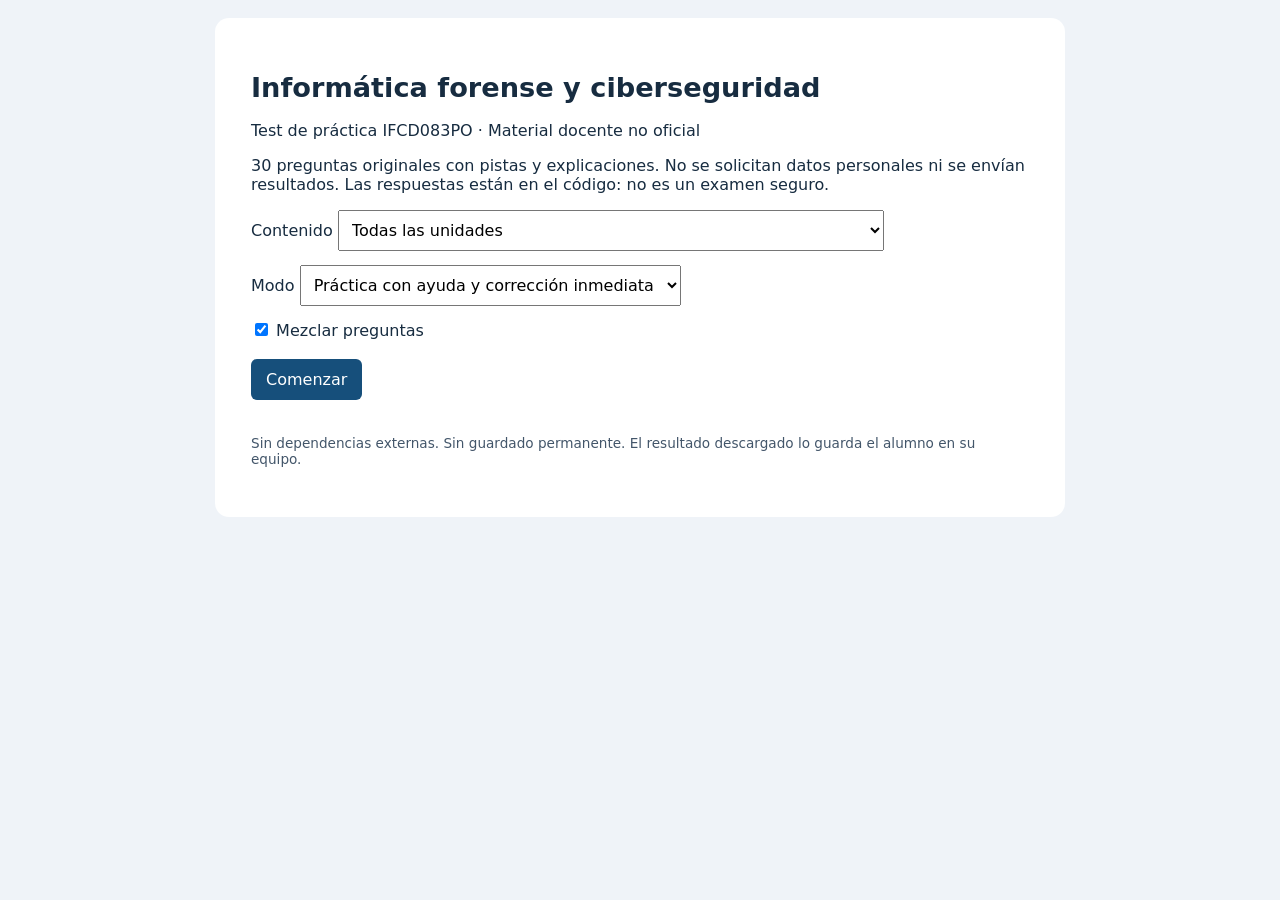
==== index.html @ 527b2528 "Add files via upload" ====
<!doctype html><html lang="es"><meta charset="utf-8"><meta name="viewport" content="width=device-width,initial-scale=1"><title>Repaso IFCD083PO</title><link rel="stylesheet" href="styles.css"><main><h1>Informática forense y ciberseguridad</h1><p>Test de práctica IFCD083PO · Material docente no oficial</p><section id="setup"><p>30 preguntas originales con pistas y explicaciones. No se solicitan datos personales ni se envían resultados. Las respuestas están en el código: no es un examen seguro.</p><label>Contenido <select id="unit"><option value="all">Todas las unidades</option></select></label><label>Modo <select id="mode"><option value="practice">Práctica con ayuda y corrección inmediata</option><option value="exam">Simulacro sin ayuda, corrección al final</option></select></label><label><input type="checkbox" id="shuffle" checked> Mezclar preguntas</label><button id="start">Comenzar</button></section><section id="quiz" hidden><p id="progress"></p><progress id="bar" max="30" value="0" aria-label="Preguntas contestadas"></progress><h2 id="title" tabindex="-1"></h2><fieldset id="options"><legend>Elige una respuesta</legend></fieldset><div class="actions"><button id="hint">Ver pista</button><button id="check">Confirmar respuesta</button><button id="next" hidden>Siguiente</button></div><p id="hintText" hidden></p><p id="feedback" role="status" aria-live="polite"></p></section><section id="result" hidden><h2 tabindex="-1" id="resultTitle">Resultado</h2><p id="score"></p><div class="actions"><button id="retry">Repetir selección</button><button id="errors">Repasar errores</button><button id="home">Cambiar configuración</button><button id="download">Descargar resultado</button></div><h3>Revisión</h3><div id="review"></div></section><footer><p>Sin dependencias externas. Sin guardado permanente. El resultado descargado lo guarda el alumno en su equipo.</p></footer></main><script src="preguntas.js"></script><script src="app.js"></script></html>
---- styles.css ----
*{box-sizing:border-box}body{font-family:system-ui,sans-serif;background:#eff3f8;color:#172c40;margin:0;padding:18px}main{max-width:850px;margin:auto;background:white;padding:clamp(18px,4vw,36px);border-radius:14px}h1{font-size:1.7rem}h2{font-size:1.25rem}label{display:block;margin:14px 0}select{max-width:100%;padding:9px;font:inherit}button{padding:11px 15px;margin:5px 5px 5px 0;background:#164f7b;color:white;border:0;border-radius:6px;cursor:pointer;font:inherit}button:disabled{opacity:.6;cursor:default}button:focus-visible,input:focus-visible,select:focus-visible{outline:3px solid #b75200;outline-offset:3px}fieldset{border:1px solid #a6b5c3;border-radius:8px;padding:15px}fieldset label{padding:10px;border:1px solid #b8c8d5;border-radius:6px}input[type=radio]{margin-right:10px}progress{width:100%;height:15px}#hintText{background:#fff0cc;padding:14px}#feedback{font-weight:600;white-space:pre-line}.card{border:1px solid #a8bac8;border-radius:8px;padding:16px;margin:15px 0}.ok{border-left:6px solid #26713b}.bad{border-left:6px solid #a83333}footer{margin-top:30px;font-size:.85rem;color:#43566a}[hidden]{display:none!important}
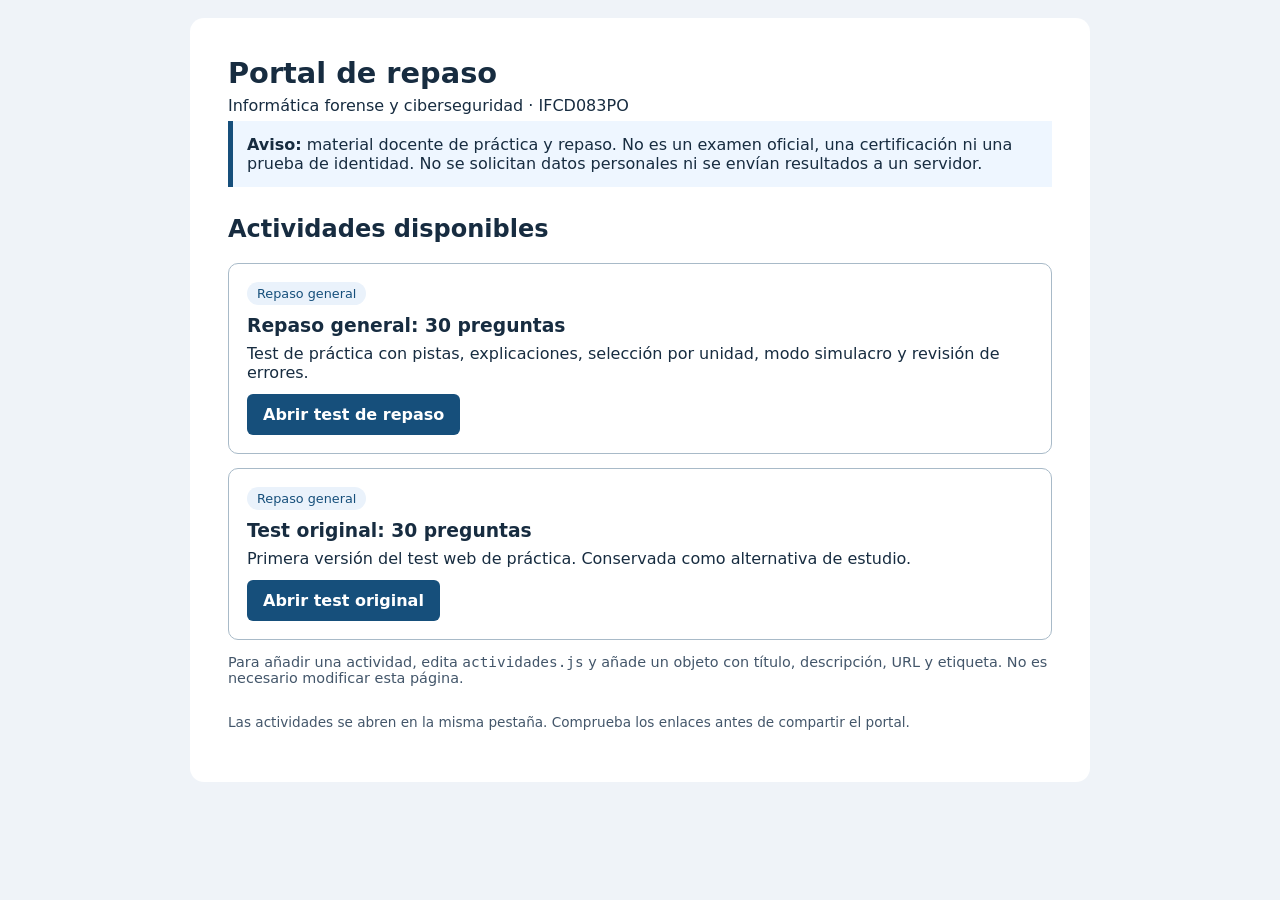
==== commit 98b7d814: "Add files via upload" ====
--- a/index.html
+++ b/index.html
@@ -1 +1 @@
-<!doctype html><html lang="es"><meta charset="utf-8"><meta name="viewport" content="width=device-width,initial-scale=1"><title>Repaso IFCD083PO</title><link rel="stylesheet" href="styles.css"><main><h1>Informática forense y ciberseguridad</h1><p>Test de práctica IFCD083PO · Material docente no oficial</p><section id="setup"><p>30 preguntas originales con pistas y explicaciones. No se solicitan datos personales ni se envían resultados. Las respuestas están en el código: no es un examen seguro.</p><label>Contenido <select id="unit"><option value="all">Todas las unidades</option></select></label><label>Modo <select id="mode"><option value="practice">Práctica con ayuda y corrección inmediata</option><option value="exam">Simulacro sin ayuda, corrección al final</option></select></label><label><input type="checkbox" id="shuffle" checked> Mezclar preguntas</label><button id="start">Comenzar</button></section><section id="quiz" hidden><p id="progress"></p><progress id="bar" max="30" value="0" aria-label="Preguntas contestadas"></progress><h2 id="title" tabindex="-1"></h2><fieldset id="options"><legend>Elige una respuesta</legend></fieldset><div class="actions"><button id="hint">Ver pista</button><button id="check">Confirmar respuesta</button><button id="next" hidden>Siguiente</button></div><p id="hintText" hidden></p><p id="feedback" role="status" aria-live="polite"></p></section><section id="result" hidden><h2 tabindex="-1" id="resultTitle">Resultado</h2><p id="score"></p><div class="actions"><button id="retry">Repetir selección</button><button id="errors">Repasar errores</button><button id="home">Cambiar configuración</button><button id="download">Descargar resultado</button></div><h3>Revisión</h3><div id="review"></div></section><footer><p>Sin dependencias externas. Sin guardado permanente. El resultado descargado lo guarda el alumno en su equipo.</p></footer></main><script src="preguntas.js"></script><script src="app.js"></script></html>+<!doctype html><html lang="es"><meta charset="utf-8"><meta name="viewport" content="width=device-width,initial-scale=1"><title>Portal IFCD083PO</title><link rel="stylesheet" href="styles.css"><main><header><h1>Portal de repaso</h1><p>Informática forense y ciberseguridad · IFCD083PO</p><p class="notice"><strong>Aviso:</strong> material docente de práctica y repaso. No es un examen oficial, una certificación ni una prueba de identidad. No se solicitan datos personales ni se envían resultados a un servidor.</p></header><section id="activities"><h2>Actividades disponibles</h2><div id="cards"></div><p class="small">Para añadir una actividad, edita <code>actividades.js</code> y añade un objeto con título, descripción, URL y etiqueta. No es necesario modificar esta página.</p></section><footer><p>Las actividades se abren en la misma pestaña. Comprueba los enlaces antes de compartir el portal.</p></footer></main><script src="actividades.js"></script><script src="portal.js"></script></html>
--- a/styles.css
+++ b/styles.css
@@ -1 +1 @@
-*{box-sizing:border-box}body{font-family:system-ui,sans-serif;background:#eff3f8;color:#172c40;margin:0;padding:18px}main{max-width:850px;margin:auto;background:white;padding:clamp(18px,4vw,36px);border-radius:14px}h1{font-size:1.7rem}h2{font-size:1.25rem}label{display:block;margin:14px 0}select{max-width:100%;padding:9px;font:inherit}button{padding:11px 15px;margin:5px 5px 5px 0;background:#164f7b;color:white;border:0;border-radius:6px;cursor:pointer;font:inherit}button:disabled{opacity:.6;cursor:default}button:focus-visible,input:focus-visible,select:focus-visible{outline:3px solid #b75200;outline-offset:3px}fieldset{border:1px solid #a6b5c3;border-radius:8px;padding:15px}fieldset label{padding:10px;border:1px solid #b8c8d5;border-radius:6px}input[type=radio]{margin-right:10px}progress{width:100%;height:15px}#hintText{background:#fff0cc;padding:14px}#feedback{font-weight:600;white-space:pre-line}.card{border:1px solid #a8bac8;border-radius:8px;padding:16px;margin:15px 0}.ok{border-left:6px solid #26713b}.bad{border-left:6px solid #a83333}footer{margin-top:30px;font-size:.85rem;color:#43566a}[hidden]{display:none!important}+*{box-sizing:border-box}body{font-family:system-ui,sans-serif;background:#eff3f8;color:#172c40;margin:0;padding:18px}main{max-width:900px;margin:auto;background:white;padding:clamp(18px,4vw,38px);border-radius:14px}h1{font-size:1.8rem;margin:0}header p{margin:6px 0 0}h2{margin-top:28px}a{color:#164f7b}.card{border:1px solid #a8bac8;border-radius:10px;padding:18px;margin:14px 0}.card h3{margin:0 0 8px}.tag{display:inline-block;background:#eaf2fb;color:#164f7b;padding:4px 10px;border-radius:999px;font-size:.8rem;margin-bottom:10px}.card p{margin:0 0 12px}.button{display:inline-block;padding:11px 16px;background:#164f7b;color:white;border-radius:6px;text-decoration:none;font-weight:600}.button:focus-visible{outline:3px solid #b75200;outline-offset:3px}.notice{background:#eef6ff;border-left:5px solid #164f7b;padding:14px}.small{font-size:.9rem;color:#43566a}footer{margin-top:28px;font-size:.85rem;color:#43566a}
